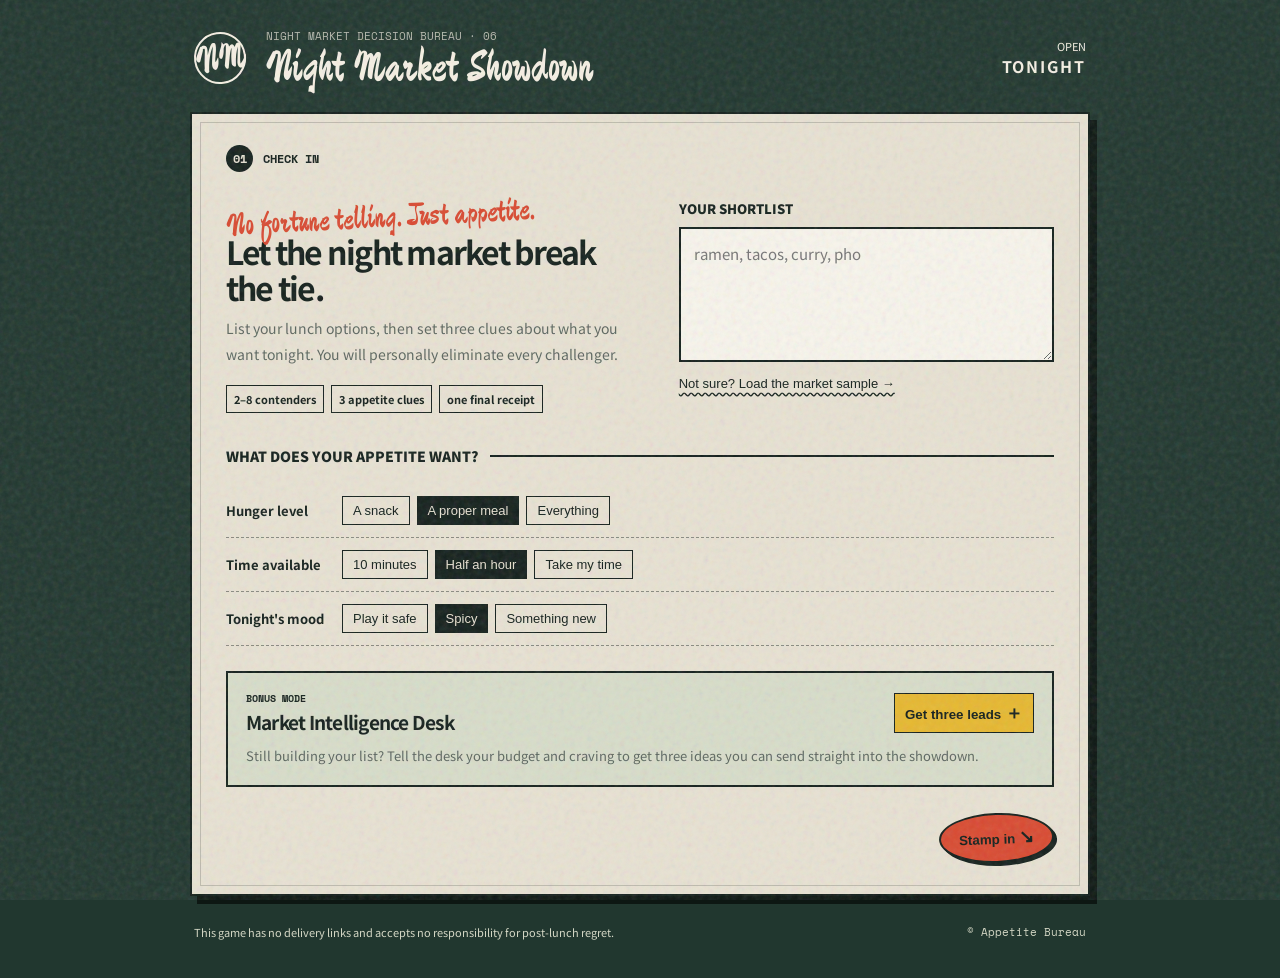
==== index.html @ db4474db "Publish game from repository root" ====
<!doctype html>
<html lang="en">
<head>
  <meta charset="UTF-8"><meta name="viewport" content="width=device-width, initial-scale=1.0">
  <meta name="description" content="A night-market game for deciding what to eat.">
  <title>Night Market Showdown</title>
  <link rel="preconnect" href="https://fonts.googleapis.com"><link rel="preconnect" href="https://fonts.gstatic.com" crossorigin>
  <link href="https://fonts.googleapis.com/css2?family=Ma+Shan+Zheng&family=Noto+Sans+SC:wght@400;500;700;900&family=Space+Mono:wght@400;700&display=swap" rel="stylesheet">
  <link rel="stylesheet" href="style.css">
</head>
<body>
  <div class="grain" aria-hidden="true"></div>
  <main class="site-shell">
    <header class="masthead">
      <div class="brand-mark" aria-hidden="true">NM</div>
      <div><p class="kicker">NIGHT MARKET DECISION BUREAU · 06</p><h1>Night Market Showdown</h1></div>
      <p class="open-sign">OPEN<br><strong>TONIGHT</strong></p>
    </header>
    <section id="setup" class="screen check-in" aria-labelledby="setup-title">
      <div class="section-label"><span>01</span> CHECK IN</div>
      <div class="check-in-grid">
        <div class="intro-copy">
          <p class="scribble">No fortune telling. Just appetite.</p><h2 id="setup-title">Let the night market break the tie.</h2>
          <p>List your lunch options, then set three clues about what you want tonight. You will personally eliminate every challenger.</p>
          <div class="rules"><span>2–8 contenders</span><span>3 appetite clues</span><span>one final receipt</span></div>
        </div>
        <div class="form-side"><label for="food-input">YOUR SHORTLIST</label><textarea id="food-input" rows="4" placeholder="ramen, tacos, curry, pho"></textarea><button id="example-btn" class="rough-link" type="button">Not sure? Load the market sample →</button></div>
      </div>
      <fieldset class="mood-form">
        <legend>WHAT DOES YOUR APPETITE WANT?</legend>
        <div class="mood-row"><p>Hunger level</p><div class="choice-set" data-group="hunger"><button type="button" data-value="a snack">A snack</button><button type="button" data-value="a proper meal" class="selected">A proper meal</button><button type="button" data-value="everything">Everything</button></div></div>
        <div class="mood-row"><p>Time available</p><div class="choice-set" data-group="time"><button type="button" data-value="10 minutes">10 minutes</button><button type="button" data-value="half an hour" class="selected">Half an hour</button><button type="button" data-value="take my time">Take my time</button></div></div>
        <div class="mood-row"><p>Tonight's mood</p><div class="choice-set" data-group="mood"><button type="button" data-value="play it safe">Play it safe</button><button type="button" data-value="spicy" class="selected">Spicy</button><button type="button" data-value="something new">Something new</button></div></div>
      </fieldset>
      <section class="intel-desk" aria-labelledby="intel-title">
        <div class="intel-heading"><div><p class="tiny-label">BONUS MODE</p><h3 id="intel-title">Market Intelligence Desk</h3></div><button id="intel-btn" class="intel-trigger" type="button">Get three leads <span>＋</span></button></div>
        <p>Still building your list? Tell the desk your budget and craving to get three ideas you can send straight into the showdown.</p>
        <div id="intel-panel" class="intel-panel is-hidden">
          <div class="intel-options">
            <label>BUDGET<select id="budget-select"><option value="low">Under $10</option><option value="mid" selected>$10–20</option><option value="high">No limit tonight</option></select></label>
            <label>CRAVING<select id="taste-select"><option value="spicy">Spicy &amp; hot</option><option value="light">Fresh &amp; light</option><option value="comfort">Comfort food</option></select></label>
          </div>
          <button id="generate-btn" class="mini-stamp" type="button">Shake out ideas</button>
          <div id="recommendations" class="recommendations" aria-live="polite"></div>
        </div>
      </section>
      <div class="start-row"><p id="setup-error" class="error-message" role="alert" aria-live="polite"></p><button id="start-btn" class="stamp-button" type="button">Stamp in <span>↘</span></button></div>
    </section>
    <section id="arena" class="screen arena is-hidden" aria-labelledby="arena-title">
      <div class="section-label"><span>02</span> STALL SHOWDOWN</div>
      <div class="arena-head"><div><p id="arena-chapter" class="chapter">FIRST LIGHT</p><h2 id="arena-title">Follow your first instinct.</h2></div><div class="round-counter"><span id="round-count">01</span><small>ROUND</small></div></div>
      <div class="route" aria-label="Game progress"><div id="route-fill"></div></div><p id="market-call" class="market-call">The vendors are calling. Only one stays.</p>
      <div class="fight-board" role="group" aria-label="Choose a lunch">
        <button id="option-a" class="stall-card red-stall" type="button"><span class="stall-no">A</span><span class="food-name"></span><span class="food-note"></span><span class="pick">Pick it <b>↗</b></span></button>
        <div class="versus"><span>KEEP</span><i>VS</i><span>DROP</span></div>
        <button id="option-b" class="stall-card yellow-stall" type="button"><span class="stall-no">B</span><span class="food-name"></span><span class="food-note"></span><span class="pick">Pick it <b>↗</b></span></button>
      </div>
      <div class="arena-footer"><p id="memory-line">0 challengers eliminated.</p><div><button id="rescue-btn" class="rescue-button" type="button">Tie-breaker: flip a coin</button><button id="back-btn" class="rough-link" type="button">← Back to check in</button></div></div>
    </section>
    <section id="result" class="screen receipt-screen is-hidden" aria-labelledby="result-title">
      <div class="section-label"><span>03</span> CHECKOUT</div>
      <div class="receipt">
        <div class="receipt-top"><span>Night Market Showdown</span><span id="receipt-date"></span></div><p class="receipt-type">YOUR ORDER HAS BEEN DECIDED</p>
        <div class="winner-block"><span>TONIGHT, EAT</span><h2 id="result-title"></h2><strong>✓ ORDER LOCKED</strong></div><div class="receipt-rule"></div>
        <div class="receipt-line"><span>APPETITE CLUES</span><b id="profile-summary"></b></div><div class="receipt-line"><span>CHALLENGERS BEATEN</span><b id="defeat-count"></b></div><div class="receipt-rule short"></div>
        <p id="fortune" class="fortune"></p><p class="receipt-end">Stop polling the group chat. Go eat.</p>
      </div>
      <div class="result-controls"><button id="again-btn" class="stamp-button" type="button">Run it again <span>↻</span></button><button id="new-list-btn" class="rough-link" type="button">Use a new shortlist</button></div>
      <section class="history-panel" aria-labelledby="history-title"><div class="history-head"><h3 id="history-title">Your recent locked orders</h3><button id="clear-history-btn" class="rough-link" type="button">Clear history</button></div><ol id="history-list" class="history-list"></ol></section>
    </section>
    <footer>This game has no delivery links and accepts no responsibility for post-lunch regret.<span>© Appetite Bureau</span></footer>
  </main><script src="script.js"></script>
</body>
</html>
---- style.css ----
:root{--ink:#14201c;--paper:#e8e2d3;--red:#d94a31;--mustard:#e7b830;--fade:#5c665f}*{box-sizing:border-box}body{margin:0;color:var(--ink);background:#21372f;font-family:"Noto Sans SC",sans-serif}.grain{position:fixed;inset:0;z-index:9;pointer-events:none;opacity:.13;background-image:url("data:image/svg+xml,%3Csvg viewBox='0 0 180 180' xmlns='http://www.w3.org/2000/svg'%3E%3Cfilter id='n'%3E%3CfeTurbulence type='fractalNoise' baseFrequency='.9' numOctaves='4'/%3E%3C/filter%3E%3Crect width='100%25' height='100%25' filter='url(%23n)'/%3E%3C/svg%3E")}.site-shell{width:min(100% - 28px,900px);margin:auto;padding:28px 0 38px}.masthead{display:grid;grid-template-columns:57px 1fr auto;gap:15px;align-items:center;padding:0 4px 24px;color:#f6f0e4}.brand-mark{display:grid;place-items:center;width:52px;height:52px;border:2px solid #f6f0e4;border-radius:50%;font:38px "Ma Shan Zheng",cursive;transform:rotate(-8deg)}.kicker{margin:0;font:11px "Space Mono",monospace;opacity:.7}.masthead h1{margin:0;font:44px "Ma Shan Zheng",cursive}.open-sign{margin:0;text-align:right;font-size:11px}.open-sign strong{font-size:16px;letter-spacing:.12em}.screen{position:relative;background:var(--paper);padding:31px 34px;box-shadow:7px 8px 0 #0d1713;border:2px solid var(--ink)}.screen:before{content:"";position:absolute;inset:8px;border:1px solid rgba(20,32,28,.2);pointer-events:none}.section-label{position:relative;z-index:1;display:flex;gap:10px;align-items:center;margin-bottom:27px;font:12px "Space Mono",monospace;font-weight:bold}.section-label span{display:grid;place-items:center;width:27px;height:27px;color:var(--paper);background:var(--ink);border-radius:50%}.check-in-grid{position:relative;z-index:1;display:grid;grid-template-columns:1.05fr .95fr;gap:38px}.scribble{margin:0;color:var(--red);font:31px "Ma Shan Zheng",cursive;transform:rotate(-3deg)}h2{margin:4px 0 10px;font-size:32px;letter-spacing:-.055em;line-height:1.12}.intro-copy>p:not(.scribble){margin:0;color:var(--fade);line-height:1.85;font-size:14px}.rules{display:flex;flex-wrap:wrap;gap:7px;margin-top:18px}.rules span{padding:5px 7px;border:1px solid var(--ink);font-size:11px;font-weight:bold}label{display:block;margin-bottom:9px;font-size:13px;font-weight:900}textarea{width:100%;min-height:135px;padding:13px;border:2px solid var(--ink);border-radius:0;resize:vertical;background:#f8f5ec;color:var(--ink);font:15px/1.65 "Noto Sans SC",sans-serif;outline:none}textarea:focus{outline:4px solid var(--mustard);outline-offset:2px}.rough-link{margin-top:9px;padding:0;border:0;background:transparent;color:var(--ink);font-size:13px;text-decoration:underline;text-decoration-style:wavy;text-underline-offset:4px;cursor:pointer}.mood-form{position:relative;z-index:1;margin:33px 0 0;padding:18px 0 0;border:0;border-top:2px solid var(--ink)}legend{padding:0 11px 0 0;font-size:14px;font-weight:900}.mood-row{display:grid;grid-template-columns:116px 1fr;align-items:center;padding:12px 0;border-bottom:1px dashed rgba(20,32,28,.45)}.mood-row p{margin:0;font-size:13px;font-weight:bold}.choice-set{display:flex;flex-wrap:wrap;gap:7px}.choice-set button{padding:6px 10px;border:1px solid var(--ink);background:transparent;color:var(--ink);font-size:13px;cursor:pointer}.choice-set button:hover,.choice-set button.selected{color:var(--paper);background:var(--ink)}.intel-desk{position:relative;z-index:1;margin-top:25px;padding:18px;border:2px solid var(--ink);background:#d8ddca}.intel-heading,.history-head{display:flex;justify-content:space-between;align-items:center;gap:15px}.tiny-label{margin:0;font:10px "Space Mono",monospace;font-weight:bold}.intel-desk h3,.history-panel h3{margin:2px 0 0;font-size:19px;letter-spacing:-.04em}.intel-desk>p{margin:10px 0 0;color:var(--fade);font-size:13px;line-height:1.65}.intel-trigger,.mini-stamp{padding:7px 10px;border:1px solid var(--ink);background:var(--mustard);color:var(--ink);font-weight:900;cursor:pointer}.intel-trigger span{font-size:18px}.intel-panel{margin-top:16px;padding-top:14px;border-top:1px dashed var(--ink)}.intel-options{display:grid;grid-template-columns:1fr 1fr;gap:12px}.intel-options label{font-size:12px}.intel-options select{display:block;width:100%;margin-top:5px;padding:7px;border:1px solid var(--ink);border-radius:0;background:var(--paper);color:var(--ink)}.mini-stamp{margin-top:12px;background:var(--red)}.recommendations{display:grid;grid-template-columns:repeat(3,1fr);gap:8px;margin-top:13px}.rec-card{padding:10px;border:1px solid var(--ink);background:var(--paper);text-align:left}.rec-card b{display:block;font-size:14px}.rec-card small{display:block;margin:5px 0 8px;color:var(--fade);font-size:11px;line-height:1.45}.add-rec{padding:4px 6px;border:1px solid var(--ink);background:#fff;color:var(--ink);font-size:11px;font-weight:bold;cursor:pointer}.start-row{position:relative;z-index:1;display:flex;justify-content:space-between;align-items:center;gap:20px;margin-top:26px}.error-message{min-height:20px;margin:0;color:#a91e19;font-size:13px;font-weight:700}.stamp-button{padding:12px 18px;border:2px solid var(--ink);border-radius:50%;color:var(--ink);background:var(--red);font-weight:900;box-shadow:3px 3px 0 var(--ink);cursor:pointer;transform:rotate(-2deg);transition:.15s}.stamp-button:hover{transform:translate(2px,2px) rotate(1deg);box-shadow:1px 1px 0 var(--ink)}.stamp-button span{font-size:18px}.is-hidden{display:none}.arena{min-height:540px}.arena-head{position:relative;z-index:1;display:flex;justify-content:space-between;align-items:flex-end}.chapter{margin:0;color:var(--red);font:14px "Space Mono",monospace;font-weight:bold}.round-counter{text-align:center;border:2px solid var(--ink);border-radius:50%;width:64px;height:64px;padding-top:7px;transform:rotate(8deg)}.round-counter span{display:block;font:23px "Space Mono",monospace;font-weight:bold;line-height:1}.round-counter small{font:9px "Space Mono",monospace}.route{position:relative;z-index:1;height:8px;margin:27px 0 15px;border:1px solid var(--ink);background:#c9c3b6}.route div{height:100%;width:0;background:var(--red);transition:width .25s}.market-call{position:relative;z-index:1;margin:0 0 22px;color:var(--fade);font-size:14px}.fight-board{position:relative;z-index:1;display:grid;grid-template-columns:1fr 76px 1fr;align-items:center}.stall-card{position:relative;min-height:228px;padding:18px;border:2px solid var(--ink);text-align:left;color:var(--ink);cursor:pointer;transition:.16s}.stall-card:hover,.stall-card:focus-visible{z-index:2;outline:0;filter:saturate(1.2);transform:translateY(-8px) rotate(-1deg);box-shadow:5px 5px 0 var(--ink)}.yellow-stall:hover,.yellow-stall:focus-visible{transform:translateY(-8px) rotate(1deg)}.red-stall{background:var(--red)}.yellow-stall{background:var(--mustard)}.stall-no{display:block;font:13px "Space Mono",monospace;font-weight:bold}.food-name{display:block;margin-top:38px;font-size:clamp(29px,4vw,44px);font-weight:900;letter-spacing:-.07em;line-height:1.06}.food-note{display:block;margin-top:12px;font-size:12px;font-weight:700}.pick{position:absolute;bottom:17px;right:17px;font-size:13px;font-weight:900}.pick b{font-size:20px}.versus{position:relative;z-index:3;display:flex;align-items:center;flex-direction:column;gap:3px;color:var(--paper);font-weight:bold}.versus i{display:grid;place-items:center;width:48px;height:48px;border:2px solid var(--ink);border-radius:50%;color:var(--ink);background:var(--paper);font:14px "Space Mono",monospace;font-style:normal;transform:rotate(-9deg)}.versus span{color:var(--ink);font:11px "Space Mono",monospace}.arena-footer{position:relative;z-index:1;display:flex;justify-content:space-between;align-items:center;margin-top:20px}.arena-footer p{margin:0;font-size:13px;color:var(--fade)}.arena-footer>div{display:flex;align-items:center;gap:14px}.rescue-button{padding:6px 8px;border:1px dashed var(--ink);background:transparent;color:var(--ink);font-size:11px;font-weight:bold;cursor:pointer}.rescue-button:disabled{color:var(--fade);border-color:var(--fade);cursor:not-allowed}.receipt-screen{text-align:center}.receipt{position:relative;z-index:1;width:min(100%,470px);margin:auto;padding:19px 27px 28px;background:#f7f2e8;border:2px solid var(--ink);box-shadow:5px 6px 0 rgba(20,32,28,.25);font-family:"Space Mono",monospace}.receipt-top,.receipt-line{display:flex;justify-content:space-between;gap:12px;text-align:left;font-size:11px;font-weight:bold}.receipt-type{margin:27px 0 13px;font-size:10px;letter-spacing:.1em}.winner-block{padding:16px 0 19px}.winner-block span{font-size:12px}.winner-block h2{margin:6px 0;font:clamp(43px,8vw,61px)/1 "Ma Shan Zheng",cursive}.winner-block strong{display:inline-block;padding:3px 6px;border:1px solid var(--ink);font-size:10px;transform:rotate(-3deg)}.receipt-rule{height:2px;margin:10px 0 16px;background:repeating-linear-gradient(90deg,var(--ink) 0 7px,transparent 7px 11px)}.receipt-rule.short{width:55%;margin:18px auto}.receipt-line{padding:6px 0;border-bottom:1px dotted var(--fade)}.receipt-line b{font-size:11px}.fortune{margin:0;font-family:"Noto Sans SC",sans-serif;font-size:14px;line-height:1.75}.receipt-end{margin:22px 0 0;font-size:11px}.result-controls{position:relative;z-index:1;display:flex;justify-content:center;align-items:center;gap:24px;margin-top:32px}.history-panel{position:relative;z-index:1;width:min(100%,600px);margin:40px auto 0;padding-top:18px;border-top:2px dashed var(--ink);text-align:left}.history-list{margin:12px 0 0;padding:0;list-style:none}.history-list li{display:grid;grid-template-columns:28px 1fr auto;gap:9px;align-items:center;padding:9px 0;border-bottom:1px dotted var(--fade);font-size:12px}.history-list li span{font-family:"Space Mono",monospace}.history-list li b{font-size:14px}.history-list li small{color:var(--fade)}.history-empty{color:var(--fade);font-size:13px}footer{display:flex;justify-content:space-between;gap:20px;margin-top:28px;padding:0 4px;color:#d4d7c5;font-size:11px}footer span{font-family:"Space Mono",monospace}@media(max-width:620px){.site-shell{width:min(100% - 18px,900px);padding-top:15px}.masthead{grid-template-columns:48px 1fr}.open-sign{display:none}.brand-mark{width:44px;height:44px;font-size:31px}.masthead h1{font-size:37px}.screen{padding:24px 20px}.check-in-grid,.intel-options,.recommendations{grid-template-columns:1fr;gap:18px}.mood-row{grid-template-columns:1fr;gap:8px}.fight-board{grid-template-columns:1fr;gap:6px}.stall-card{min-height:145px}.food-name{margin-top:19px}.versus{flex-direction:row}.versus i{width:41px;height:41px}.arena-footer,.start-row{align-items:flex-start;flex-direction:column}.arena-footer>div{align-items:flex-start;flex-direction:column;gap:10px}.result-controls{flex-direction:column;gap:14px}.stamp-button{width:100%}footer{display:block;line-height:1.7}footer span{display:block}.screen:before{inset:5px}}
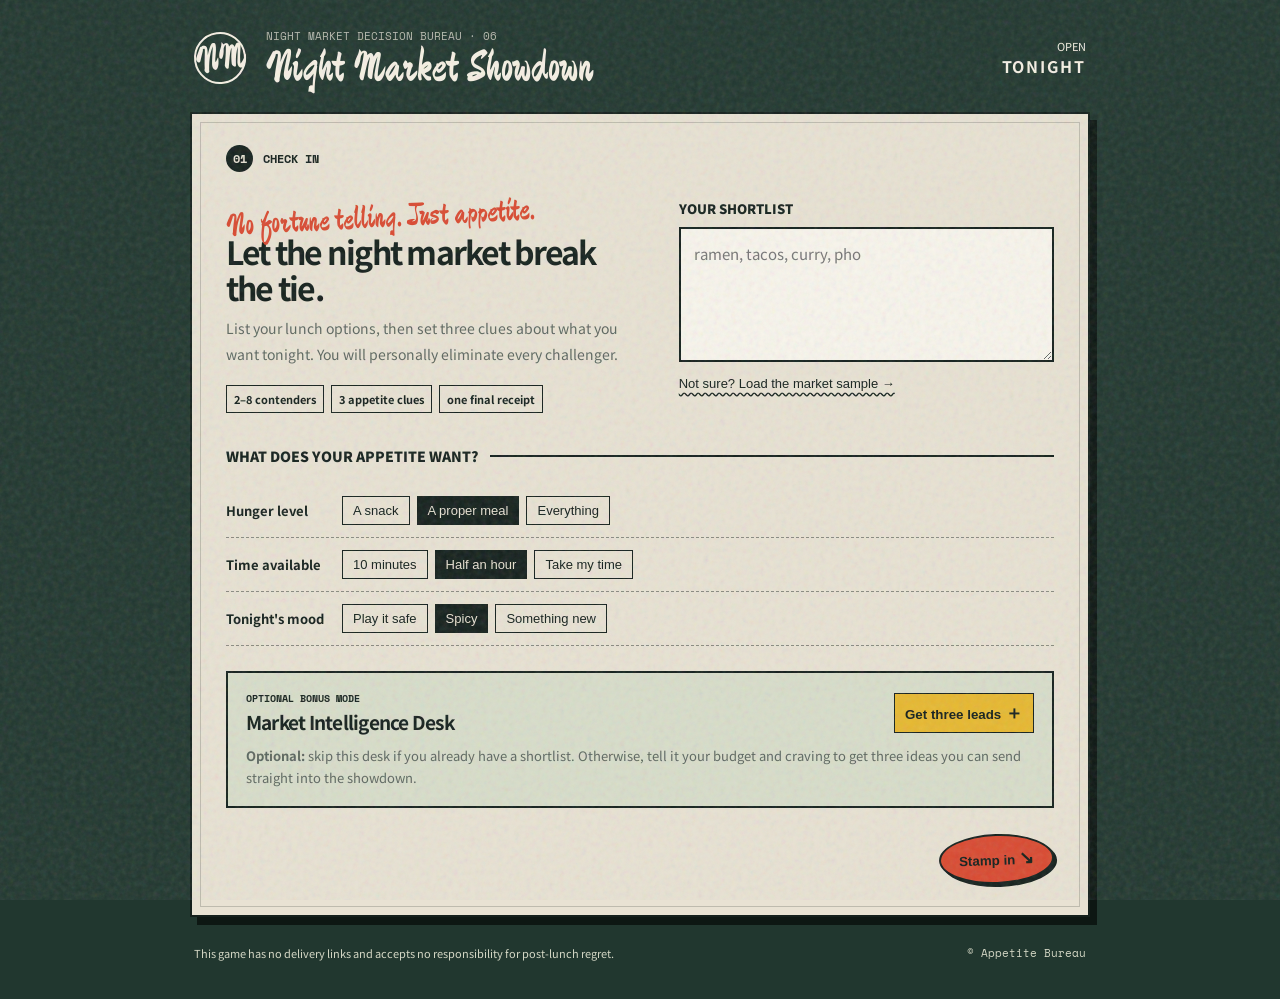
==== commit 81478106: "Clarify optional features from user testing" ====
--- a/index.html
+++ b/index.html
@@ -33,8 +33,8 @@
         <div class="mood-row"><p>Tonight's mood</p><div class="choice-set" data-group="mood"><button type="button" data-value="play it safe">Play it safe</button><button type="button" data-value="spicy" class="selected">Spicy</button><button type="button" data-value="something new">Something new</button></div></div>
       </fieldset>
       <section class="intel-desk" aria-labelledby="intel-title">
-        <div class="intel-heading"><div><p class="tiny-label">BONUS MODE</p><h3 id="intel-title">Market Intelligence Desk</h3></div><button id="intel-btn" class="intel-trigger" type="button">Get three leads <span>＋</span></button></div>
-        <p>Still building your list? Tell the desk your budget and craving to get three ideas you can send straight into the showdown.</p>
+        <div class="intel-heading"><div><p class="tiny-label">OPTIONAL BONUS MODE</p><h3 id="intel-title">Market Intelligence Desk</h3></div><button id="intel-btn" class="intel-trigger" type="button">Get three leads <span>＋</span></button></div>
+        <p><strong>Optional:</strong> skip this desk if you already have a shortlist. Otherwise, tell it your budget and craving to get three ideas you can send straight into the showdown.</p>
         <div id="intel-panel" class="intel-panel is-hidden">
           <div class="intel-options">
             <label>BUDGET<select id="budget-select"><option value="low">Under $10</option><option value="mid" selected>$10–20</option><option value="high">No limit tonight</option></select></label>
@@ -65,7 +65,7 @@
         <div class="receipt-line"><span>APPETITE CLUES</span><b id="profile-summary"></b></div><div class="receipt-line"><span>CHALLENGERS BEATEN</span><b id="defeat-count"></b></div><div class="receipt-rule short"></div>
         <p id="fortune" class="fortune"></p><p class="receipt-end">Stop polling the group chat. Go eat.</p>
       </div>
-      <div class="result-controls"><button id="again-btn" class="stamp-button" type="button">Run it again <span>↻</span></button><button id="new-list-btn" class="rough-link" type="button">Use a new shortlist</button></div>
+      <div class="result-controls"><button id="again-btn" class="stamp-button" type="button">Run it again <span>↻</span></button><button id="new-list-btn" class="stamp-button secondary-action" type="button">Use a new shortlist <span>→</span></button></div>
       <section class="history-panel" aria-labelledby="history-title"><div class="history-head"><h3 id="history-title">Your recent locked orders</h3><button id="clear-history-btn" class="rough-link" type="button">Clear history</button></div><ol id="history-list" class="history-list"></ol></section>
     </section>
     <footer>This game has no delivery links and accepts no responsibility for post-lunch regret.<span>© Appetite Bureau</span></footer>
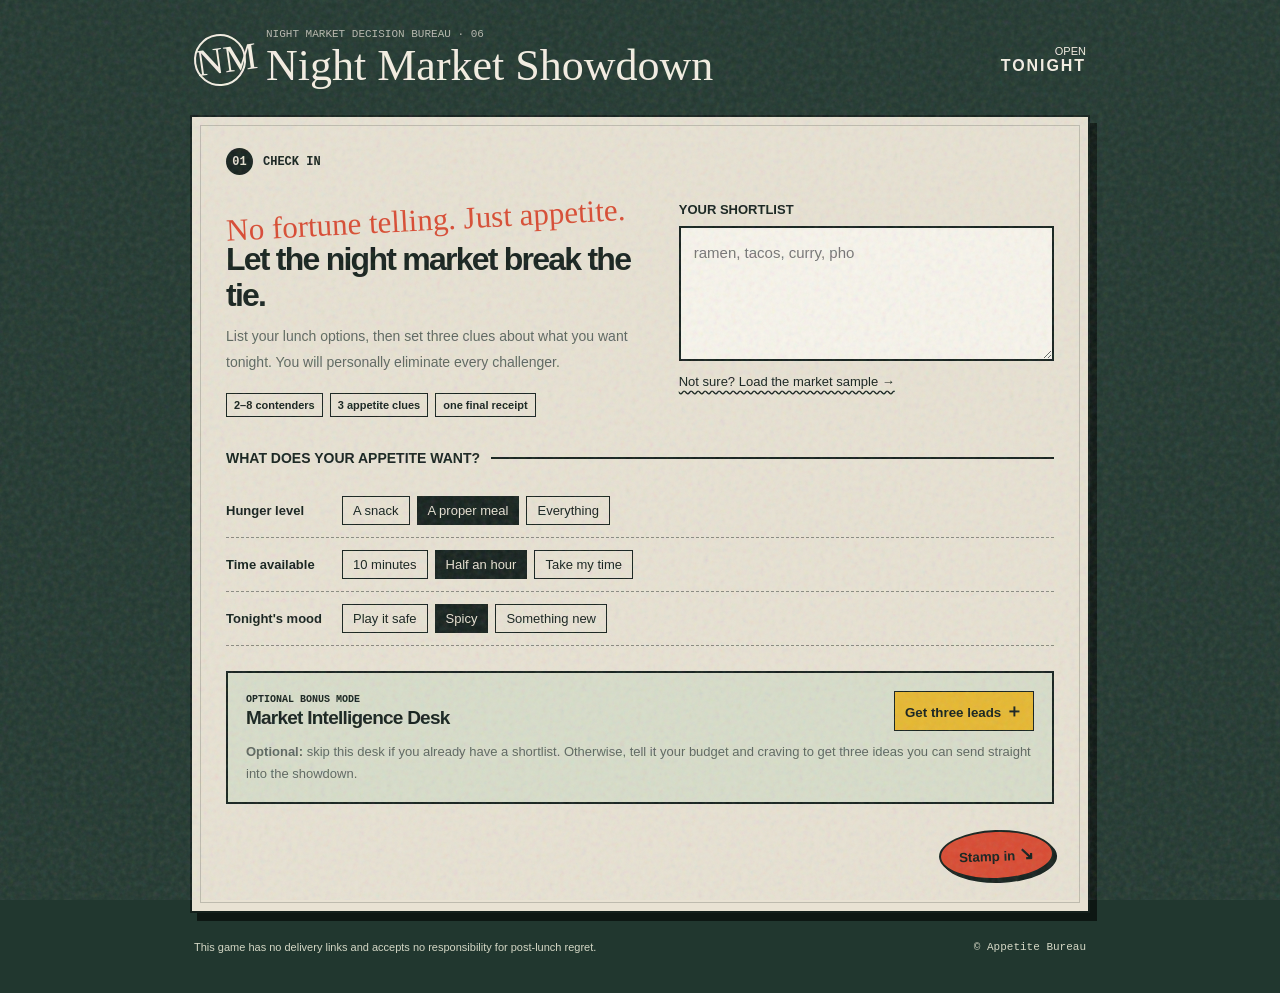
==== commit d32b6475: "Organize project in lunch-duel folder" ====
--- a/index.html
+++ b/index.html
@@ -1,74 +1,13 @@
 <!doctype html>
 <html lang="en">
-<head>
-  <meta charset="UTF-8"><meta name="viewport" content="width=device-width, initial-scale=1.0">
-  <meta name="description" content="A night-market game for deciding what to eat.">
-  <title>Night Market Showdown</title>
-  <link rel="preconnect" href="https://fonts.googleapis.com"><link rel="preconnect" href="https://fonts.gstatic.com" crossorigin>
-  <link href="https://fonts.googleapis.com/css2?family=Ma+Shan+Zheng&family=Noto+Sans+SC:wght@400;500;700;900&family=Space+Mono:wght@400;700&display=swap" rel="stylesheet">
-  <link rel="stylesheet" href="style.css">
-</head>
-<body>
-  <div class="grain" aria-hidden="true"></div>
-  <main class="site-shell">
-    <header class="masthead">
-      <div class="brand-mark" aria-hidden="true">NM</div>
-      <div><p class="kicker">NIGHT MARKET DECISION BUREAU · 06</p><h1>Night Market Showdown</h1></div>
-      <p class="open-sign">OPEN<br><strong>TONIGHT</strong></p>
-    </header>
-    <section id="setup" class="screen check-in" aria-labelledby="setup-title">
-      <div class="section-label"><span>01</span> CHECK IN</div>
-      <div class="check-in-grid">
-        <div class="intro-copy">
-          <p class="scribble">No fortune telling. Just appetite.</p><h2 id="setup-title">Let the night market break the tie.</h2>
-          <p>List your lunch options, then set three clues about what you want tonight. You will personally eliminate every challenger.</p>
-          <div class="rules"><span>2–8 contenders</span><span>3 appetite clues</span><span>one final receipt</span></div>
-        </div>
-        <div class="form-side"><label for="food-input">YOUR SHORTLIST</label><textarea id="food-input" rows="4" placeholder="ramen, tacos, curry, pho"></textarea><button id="example-btn" class="rough-link" type="button">Not sure? Load the market sample →</button></div>
-      </div>
-      <fieldset class="mood-form">
-        <legend>WHAT DOES YOUR APPETITE WANT?</legend>
-        <div class="mood-row"><p>Hunger level</p><div class="choice-set" data-group="hunger"><button type="button" data-value="a snack">A snack</button><button type="button" data-value="a proper meal" class="selected">A proper meal</button><button type="button" data-value="everything">Everything</button></div></div>
-        <div class="mood-row"><p>Time available</p><div class="choice-set" data-group="time"><button type="button" data-value="10 minutes">10 minutes</button><button type="button" data-value="half an hour" class="selected">Half an hour</button><button type="button" data-value="take my time">Take my time</button></div></div>
-        <div class="mood-row"><p>Tonight's mood</p><div class="choice-set" data-group="mood"><button type="button" data-value="play it safe">Play it safe</button><button type="button" data-value="spicy" class="selected">Spicy</button><button type="button" data-value="something new">Something new</button></div></div>
-      </fieldset>
-      <section class="intel-desk" aria-labelledby="intel-title">
-        <div class="intel-heading"><div><p class="tiny-label">OPTIONAL BONUS MODE</p><h3 id="intel-title">Market Intelligence Desk</h3></div><button id="intel-btn" class="intel-trigger" type="button">Get three leads <span>＋</span></button></div>
-        <p><strong>Optional:</strong> skip this desk if you already have a shortlist. Otherwise, tell it your budget and craving to get three ideas you can send straight into the showdown.</p>
-        <div id="intel-panel" class="intel-panel is-hidden">
-          <div class="intel-options">
-            <label>BUDGET<select id="budget-select"><option value="low">Under $10</option><option value="mid" selected>$10–20</option><option value="high">No limit tonight</option></select></label>
-            <label>CRAVING<select id="taste-select"><option value="spicy">Spicy &amp; hot</option><option value="light">Fresh &amp; light</option><option value="comfort">Comfort food</option></select></label>
-          </div>
-          <button id="generate-btn" class="mini-stamp" type="button">Shake out ideas</button>
-          <div id="recommendations" class="recommendations" aria-live="polite"></div>
-        </div>
-      </section>
-      <div class="start-row"><p id="setup-error" class="error-message" role="alert" aria-live="polite"></p><button id="start-btn" class="stamp-button" type="button">Stamp in <span>↘</span></button></div>
-    </section>
-    <section id="arena" class="screen arena is-hidden" aria-labelledby="arena-title">
-      <div class="section-label"><span>02</span> STALL SHOWDOWN</div>
-      <div class="arena-head"><div><p id="arena-chapter" class="chapter">FIRST LIGHT</p><h2 id="arena-title">Follow your first instinct.</h2></div><div class="round-counter"><span id="round-count">01</span><small>ROUND</small></div></div>
-      <div class="route" aria-label="Game progress"><div id="route-fill"></div></div><p id="market-call" class="market-call">The vendors are calling. Only one stays.</p>
-      <div class="fight-board" role="group" aria-label="Choose a lunch">
-        <button id="option-a" class="stall-card red-stall" type="button"><span class="stall-no">A</span><span class="food-name"></span><span class="food-note"></span><span class="pick">Pick it <b>↗</b></span></button>
-        <div class="versus"><span>KEEP</span><i>VS</i><span>DROP</span></div>
-        <button id="option-b" class="stall-card yellow-stall" type="button"><span class="stall-no">B</span><span class="food-name"></span><span class="food-note"></span><span class="pick">Pick it <b>↗</b></span></button>
-      </div>
-      <div class="arena-footer"><p id="memory-line">0 challengers eliminated.</p><div><button id="rescue-btn" class="rescue-button" type="button">Tie-breaker: flip a coin</button><button id="back-btn" class="rough-link" type="button">← Back to check in</button></div></div>
-    </section>
-    <section id="result" class="screen receipt-screen is-hidden" aria-labelledby="result-title">
-      <div class="section-label"><span>03</span> CHECKOUT</div>
-      <div class="receipt">
-        <div class="receipt-top"><span>Night Market Showdown</span><span id="receipt-date"></span></div><p class="receipt-type">YOUR ORDER HAS BEEN DECIDED</p>
-        <div class="winner-block"><span>TONIGHT, EAT</span><h2 id="result-title"></h2><strong>✓ ORDER LOCKED</strong></div><div class="receipt-rule"></div>
-        <div class="receipt-line"><span>APPETITE CLUES</span><b id="profile-summary"></b></div><div class="receipt-line"><span>CHALLENGERS BEATEN</span><b id="defeat-count"></b></div><div class="receipt-rule short"></div>
-        <p id="fortune" class="fortune"></p><p class="receipt-end">Stop polling the group chat. Go eat.</p>
-      </div>
-      <div class="result-controls"><button id="again-btn" class="stamp-button" type="button">Run it again <span>↻</span></button><button id="new-list-btn" class="stamp-button secondary-action" type="button">Use a new shortlist <span>→</span></button></div>
-      <section class="history-panel" aria-labelledby="history-title"><div class="history-head"><h3 id="history-title">Your recent locked orders</h3><button id="clear-history-btn" class="rough-link" type="button">Clear history</button></div><ol id="history-list" class="history-list"></ol></section>
-    </section>
-    <footer>This game has no delivery links and accepts no responsibility for post-lunch regret.<span>© Appetite Bureau</span></footer>
-  </main><script src="script.js"></script>
-</body>
+  <head>
+    <meta charset="utf-8">
+    <meta http-equiv="refresh" content="0; url=lunch-duel/">
+    <meta name="viewport" content="width=device-width, initial-scale=1">
+    <title>Opening Night Market Showdown…</title>
+    <link rel="canonical" href="lunch-duel/">
+  </head>
+  <body>
+    <p>Opening <a href="lunch-duel/">Night Market Showdown</a>…</p>
+  </body>
 </html>
